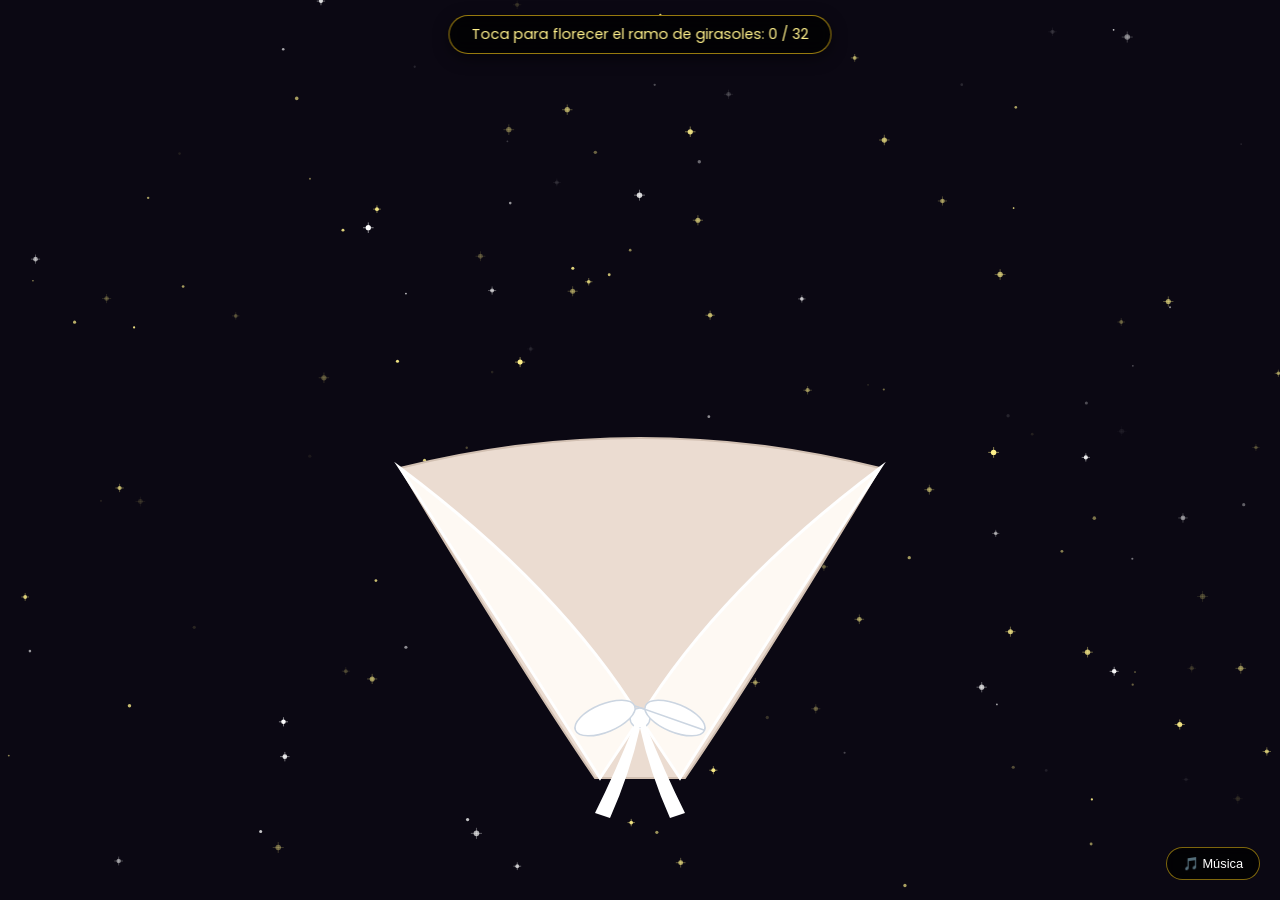
==== FOLDER/index.html @ 6ee43ede "add a flowers and music" ====
<!DOCTYPE html>
<html lang="es">
<head>
  <meta charset="UTF-8">
  <meta name="viewport" content="width=device-width, initial-scale=1.0">
  <title>Ramo de Girasoles - 21 de Septiembre</title>
  <link rel="preconnect" href="https://fonts.googleapis.com">
  <link rel="preconnect" href="https://fonts.gstatic.com" crossorigin>
  <link href="https://fonts.googleapis.com/css2?family=Caveat:wght@600&family=Poppins:wght@400;600&display=swap" rel="stylesheet">
  <style>
    * {
      box-sizing: border-box;
      margin: 0;
      padding: 0;
    }
    body, html {
      width: 100%;
      height: 100%;
      overflow: hidden;
      background-color: #0b0813;
      color: #ffffff;
      font-family: 'Poppins', sans-serif;
      user-select: none;
    }

    #sunset-background {
      position: absolute;
      top: 0;
      left: 0;
      width: 100%;
      height: 100%;
      background: radial-gradient(circle at 50% 35%, #fb923c 0%, #ea580c 40%, #7c3aed 80%, #1e1035 100%);
      z-index: 1;
      opacity: 0;
      transition: opacity 2.5s ease-in-out;
    }

    .sunset-visible {
      opacity: 1 !important;
    }

    canvas {
      position: absolute;
      top: 0;
      left: 0;
      width: 100%;
      height: 100%;
      z-index: 10;
      cursor: pointer;
    }

    #counter-ui {
      position: absolute;
      top: 15px;
      left: 50%;
      transform: translateX(-50%);
      background: rgba(0, 0, 0, 0.75);
      border: 1px solid rgba(250, 204, 21, 0.6);
      color: #fef08a;
      padding: 8px 22px;
      border-radius: 20px;
      backdrop-filter: blur(8px);
      z-index: 25;
      font-size: 0.9rem;
      transition: opacity 0.5s;
      text-align: center;
      box-shadow: 0 4px 15px rgba(0,0,0,0.5);
    }

    .ui-hidden {
      opacity: 0;
      pointer-events: none;
    }

    #poem-card {
      position: absolute;
      top: 15px;
      left: 50%;
      transform: translateX(-50%) scale(0.9);
      width: 90%;
      max-width: 420px;
      background: rgba(15, 10, 25, 0.88);
      border: 1px solid rgba(250, 204, 21, 0.5);
      color: #fef08a;
      padding: 14px 18px;
      border-radius: 18px;
      backdrop-filter: blur(12px);
      z-index: 35;
      text-align: center;
      box-shadow: 0 10px 30px rgba(0,0,0,0.8);
      opacity: 0;
      transition: all 1.5s ease;
      pointer-events: none;
    }

    .poem-visible {
      opacity: 1 !important;
      transform: translateX(-50%) scale(1) !important;
      pointer-events: auto !important;
    }

    #poem-card h2 {
      font-family: 'Caveat', cursive;
      font-size: 1.8rem;
      color: #facc15;
      margin-bottom: 4px;
    }

    .verse {
      font-size: 0.8rem;
      line-height: 1.35;
      margin-bottom: 5px;
      color: #f1f5f9;
    }

    .accent {
      color: #fef08a;
      font-weight: 600;
      margin-bottom: 0;
    }

    .audio-control {
      position: absolute;
      bottom: 20px;
      right: 20px;
      background: rgba(0, 0, 0, 0.75);
      border: 1px solid rgba(250, 204, 21, 0.5);
      color: #fff;
      padding: 8px 16px;
      border-radius: 20px;
      font-size: 0.8rem;
      cursor: pointer;
      z-index: 40;
      backdrop-filter: blur(5px);
      transition: all 0.3s;
    }
  </style>
</head>
<body>

  <div id="sunset-background"></div>

  <!-- 👇 REEMPLAZA tu_cancion.mp3 POR EL NOMBRE DE TU ARCHIVO DE MÚSICA -->
  <audio id="bgMusic" loop src="Raindance.mp3"></audio>

  <div id="counter-ui">
    Toca para florecer el ramo de girasoles: <span id="flower-count">0</span> / 32
  </div>

  <div id="poem-card">
    <h2>21 de Septiembre</h2>
    <p class="verse">Sembré en silencio la primera semilla,<br>con la ilusión viva de volverte a ver,<br>y de la tierra brotó una maravilla:<br>un mar dorado al amanecer.</p>
    <p class="verse">Girasoles que buscan siempre tu luz,<br>flores amarillas bailando al viento,<br>cubren el campo de norte a cruz<br>para abrazarte en este momento.</p>
    <p class="verse accent">Que el cielo se tiña de un cálido atardecer,<br>mientras este ramo florece para ti,<br>porque en cada pétalo que ves nacer,<br>resplandece la dicha de tenerte aquí.</p>
  </div>

  <button class="audio-control" id="audioBtn">🎵 Música</button>

  <canvas id="canvas"></canvas>

  <script>
    const canvas = document.getElementById('canvas');
    const ctx = canvas.getContext('2d');
    const counterUI = document.getElementById('counter-ui');
    const countSpan = document.getElementById('flower-count');
    const sunsetBG = document.getElementById('sunset-background');
    const poemCard = document.getElementById('poem-card');
    const audioBtn = document.getElementById('audioBtn');
    const bgMusic = document.getElementById('bgMusic');

    let width, height;
    let flowerCount = 0;
    const maxFlowers = 32;
    const flowers = [];
    const stars = [];
    let isPlaying = false;

    // Control de música
    audioBtn.addEventListener('click', (e) => {
      e.stopPropagation();
      if (isPlaying) {
        bgMusic.pause();
        audioBtn.textContent = 'Reproducir Músiquita';
      } else {
        bgMusic.play();
        audioBtn.textContent = 'pausar musiquita';
      }
      isPlaying = !isPlaying;
    });

    // Clase para las estrellas / luces brillantes de fondo
    class Star {
      constructor() {
        this.reset();
      }

      reset() {
        this.x = Math.random() * width;
        this.y = Math.random() * height;
        this.size = Math.random() * 2 + 0.8;
        this.alpha = Math.random() * 0.8 + 0.2;
        this.speed = Math.random() * 0.02 + 0.005;
        this.growing = Math.random() > 0.5;
        this.color = Math.random() > 0.3 ? '#fef08a' : '#ffffff';
      }

      update() {
        if (this.growing) {
          this.alpha += this.speed;
          if (this.alpha >= 1) {
            this.alpha = 1;
            this.growing = false;
          }
        } else {
          this.alpha -= this.speed;
          if (this.alpha <= 0.05) {
            this.reset();
          }
        }
      }

      draw() {
        ctx.save();
        ctx.globalAlpha = this.alpha;
        ctx.fillStyle = this.color;
        
        // Dibujo de pequeña luz con destello
        ctx.beginPath();
        ctx.arc(this.x, this.y, this.size, 0, Math.PI * 2);
        ctx.fill();

        // Cruz sutil de brillo para estrellas más grandes
        if (this.size > 1.8) {
          ctx.strokeStyle = this.color;
          ctx.lineWidth = 0.5;
          ctx.beginPath();
          ctx.moveTo(this.x - this.size * 2, this.y);
          ctx.lineTo(this.x + this.size * 2, this.y);
          ctx.moveTo(this.x, this.y - this.size * 2);
          ctx.lineTo(this.x, this.y + this.size * 2);
          ctx.stroke();
        }

        ctx.restore();
      }
    }

    function initStars() {
      stars.length = 0;
      const starCount = Math.floor((width * height) / 8000); // Cantidad proporcional a la pantalla
      for (let i = 0; i < starCount; i++) {
        stars.push(new Star());
      }
    }

    function resize() {
      width = canvas.width = window.innerWidth;
      height = canvas.height = window.innerHeight;
      initStars();
    }
    window.addEventListener('resize', resize);
    resize();

    class Sunflower {
      constructor(targetX, targetY) {
        this.targetX = targetX;
        this.targetY = targetY;
        this.startX = width / 2 + (Math.random() - 0.5) * 15;
        this.startY = height * 0.72;
        this.progress = 0;
        this.growthSpeed = 0.04;
        this.curveFactor = (targetX - width / 2) * 0.3;
        this.size = 38 + Math.random() * 8;
      }

      update() {
        if (this.progress < 1) {
          this.progress += this.growthSpeed;
          if (this.progress > 1) this.progress = 1;
        }
      }

      draw() {
        this.update();
        const currentX = this.startX + (this.targetX - this.startX) * this.progress;
        const currentY = this.startY - (this.startY - this.targetY) * this.progress;

        // Tallo
        ctx.beginPath();
        ctx.moveTo(this.startX, this.startY);
        const controlX = (this.startX + this.targetX) / 2 + Math.sin(this.progress * Math.PI) * (this.curveFactor * 0.5);
        const controlY = (this.startY + this.targetY) / 2 + 15;
        ctx.quadraticCurveTo(controlX, controlY, currentX, currentY);
        ctx.strokeStyle = '#2d5a1e';
        ctx.lineWidth = 4;
        ctx.stroke();

        // Flor
        const scale = this.progress;
        ctx.save();
        ctx.translate(currentX, currentY);
        ctx.scale(scale, scale);

        this.drawEucalyptus();

        const numPetals = 24;
        for (let layer = 0; layer < 2; layer++) {
          ctx.fillStyle = layer === 0 ? '#f59e0b' : '#facc15';
          for (let i = 0; i < numPetals; i++) {
            ctx.save();
            const angle = (i * 2 * Math.PI) / numPetals + (layer * Math.PI / numPetals);
            ctx.rotate(angle);
            
            ctx.beginPath();
            ctx.moveTo(0, 0);
            ctx.quadraticCurveTo(-this.size * 0.25, -this.size * 0.65, 0, -this.size);
            ctx.quadraticCurveTo(this.size * 0.25, -this.size * 0.65, 0, 0);
            ctx.fill();
            ctx.restore();
          }
        }

        ctx.beginPath();
        ctx.arc(0, 0, this.size * 0.38, 0, Math.PI * 2);
        ctx.fillStyle = '#291409';
        ctx.fill();

        ctx.beginPath();
        ctx.arc(0, 0, this.size * 0.30, 0, Math.PI * 2);
        ctx.fillStyle = '#180a04';
        ctx.fill();

        ctx.restore();
      }

      drawEucalyptus() {
        ctx.fillStyle = '#4d7c6f';
        for (let i = 0; i < 3; i++) {
          ctx.save();
          ctx.rotate((i * Math.PI * 2) / 3 + 0.4);
          ctx.beginPath();
          ctx.ellipse(0, -this.size * 0.95, 7, 13, 0, 0, Math.PI * 2);
          ctx.fill();
          ctx.restore();
        }
      }
    }

    function drawBouquet() {
      const cx = width / 2;
      const cy = height * 0.62;

      ctx.save();

      // 1. Papel Trasero
      ctx.fillStyle = '#ebdcd1';
      ctx.strokeStyle = '#d2c0b2';
      ctx.lineWidth = 2;

      ctx.beginPath();
      ctx.moveTo(cx - 240, cy - 90);
      ctx.quadraticCurveTo(cx, cy - 150, cx + 240, cy - 90);
      ctx.quadraticCurveTo(cx + 120, cy + 110, cx + 45, cy + 220);
      ctx.lineTo(cx - 45, cy + 220);
      ctx.quadraticCurveTo(cx - 120, cy + 110, cx - 240, cy - 90);
      ctx.closePath();
      ctx.fill();
      ctx.stroke();

      // 2. Flores
      flowers.forEach(f => f.draw());

      // 3. Papel Frontal
      ctx.fillStyle = 'rgba(255, 250, 245, 0.96)';
      ctx.strokeStyle = '#ffffff';
      ctx.lineWidth = 3;

      ctx.beginPath();
      ctx.moveTo(cx - 240, cy - 90);
      ctx.quadraticCurveTo(cx - 80, cy + 30, cx, cy + 160);
      ctx.lineTo(cx - 40, cy + 220);
      ctx.quadraticCurveTo(cx - 110, cy + 110, cx - 240, cy - 90);
      ctx.closePath();
      ctx.fill();
      ctx.stroke();

      ctx.beginPath();
      ctx.moveTo(cx + 240, cy - 90);
      ctx.quadraticCurveTo(cx + 80, cy + 30, cx, cy + 160);
      ctx.lineTo(cx + 40, cy + 220);
      ctx.quadraticCurveTo(cx + 110, cy + 110, cx + 240, cy - 90);
      ctx.closePath();
      ctx.fill();
      ctx.stroke();

      // 4. Lazo
      ctx.fillStyle = '#ffffff';
      ctx.strokeStyle = '#cbd5e1';
      ctx.lineWidth = 1.5;

      ctx.beginPath();
      ctx.arc(cx, cy + 160, 10, 0, Math.PI * 2);
      ctx.fill();
      ctx.stroke();

      ctx.beginPath();
      ctx.ellipse(cx - 35, cy + 160, 32, 14, -Math.PI / 8, 0, Math.PI * 2);
      ctx.ellipse(cx + 35, cy + 160, 32, 14, Math.PI / 8, 0, Math.PI * 2);
      ctx.fill();
      ctx.stroke();

      ctx.beginPath();
      ctx.moveTo(cx - 5, cy + 165);
      ctx.quadraticCurveTo(cx - 25, cy + 215, cx - 45, cy + 255);
      ctx.lineTo(cx - 30, cy + 260);
      ctx.quadraticCurveTo(cx - 10, cy + 215, cx, cy + 170);
      ctx.fill();

      ctx.beginPath();
      ctx.moveTo(cx + 5, cy + 165);
      ctx.quadraticCurveTo(cx + 25, cy + 215, cx + 45, cy + 255);
      ctx.lineTo(cx + 30, cy + 260);
      ctx.quadraticCurveTo(cx + 10, cy + 215, cx, cy + 170);
      ctx.fill();

      ctx.restore();
    }

    window.addEventListener('click', (e) => {
      if (e.target.closest('#audioBtn') || flowerCount >= maxFlowers) return;

      if (!isPlaying) {
        bgMusic.play().then(() => {
          isPlaying = true;
          audioBtn.textContent = 'pausar musiquita';
        }).catch(() => {});
      }

      const cx = width / 2;
      const cy = height * 0.52;
      const rx = Math.min(width * 0.28, 160);
      const ry = Math.min(height * 0.12, 85);

      const angle = (flowerCount / maxFlowers) * Math.PI * 2 + (Math.random() * 0.4 - 0.2);
      const dist = 0.15 + 0.85 * Math.sqrt(Math.random());
      const targetX = cx + Math.cos(angle) * (rx * dist);
      const targetY = cy + Math.sin(angle) * (ry * dist);

      flowers.push(new Sunflower(targetX, targetY));
      flowerCount++;
      countSpan.textContent = flowerCount;

      flowers.sort((a, b) => a.targetY - b.targetY);

      if (flowerCount >= maxFlowers) {
        counterUI.classList.add('ui-hidden');

        setTimeout(() => {
          sunsetBG.classList.add('sunset-visible');
          setTimeout(() => {
            poemCard.classList.add('poem-visible');
          }, 1000);
        }, 400);
      }
    });

    function animate() {
      ctx.clearRect(0, 0, width, height);

      // Dibujar y actualizar estrellas de fondo
      stars.forEach(star => {
        star.update();
        star.draw();
      });

      // Dibujar ramo y girasoles
      drawBouquet();

      requestAnimationFrame(animate);
    }

    animate();
  </script>
</body>
</html>
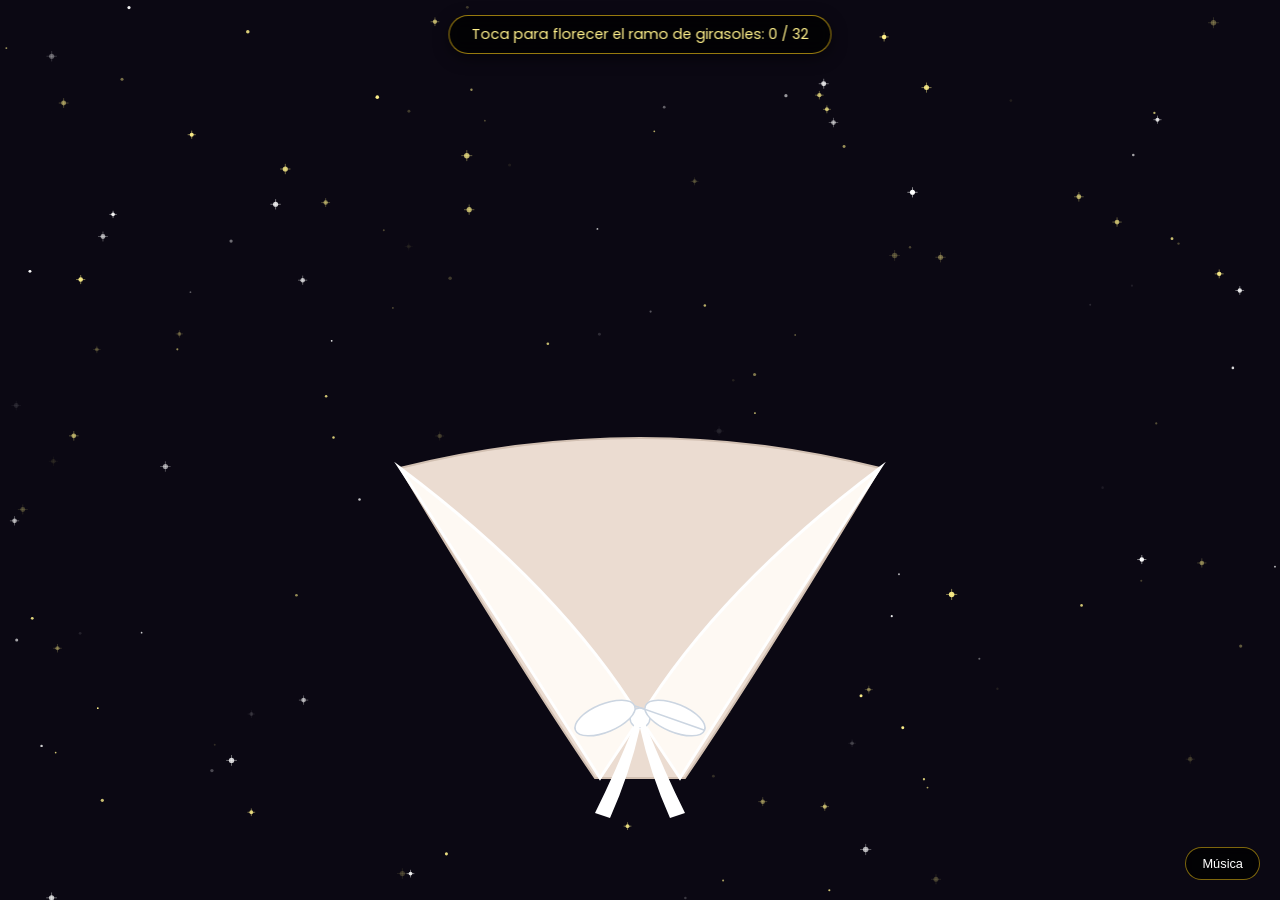
==== commit 27a21519: "confirms changes" ====
--- a/FOLDER/index.html
+++ b/FOLDER/index.html
@@ -140,7 +140,6 @@
 
   <div id="sunset-background"></div>
 
-  <!-- 👇 REEMPLAZA tu_cancion.mp3 POR EL NOMBRE DE TU ARCHIVO DE MÚSICA -->
   <audio id="bgMusic" loop src="Raindance.mp3"></audio>
 
   <div id="counter-ui">
@@ -154,7 +153,7 @@
     <p class="verse accent">Que el cielo se tiña de un cálido atardecer,<br>mientras este ramo florece para ti,<br>porque en cada pétalo que ves nacer,<br>resplandece la dicha de tenerte aquí.</p>
   </div>
 
-  <button class="audio-control" id="audioBtn">🎵 Música</button>
+  <button class="audio-control" id="audioBtn"> Música</button>
 
   <canvas id="canvas"></canvas>
 
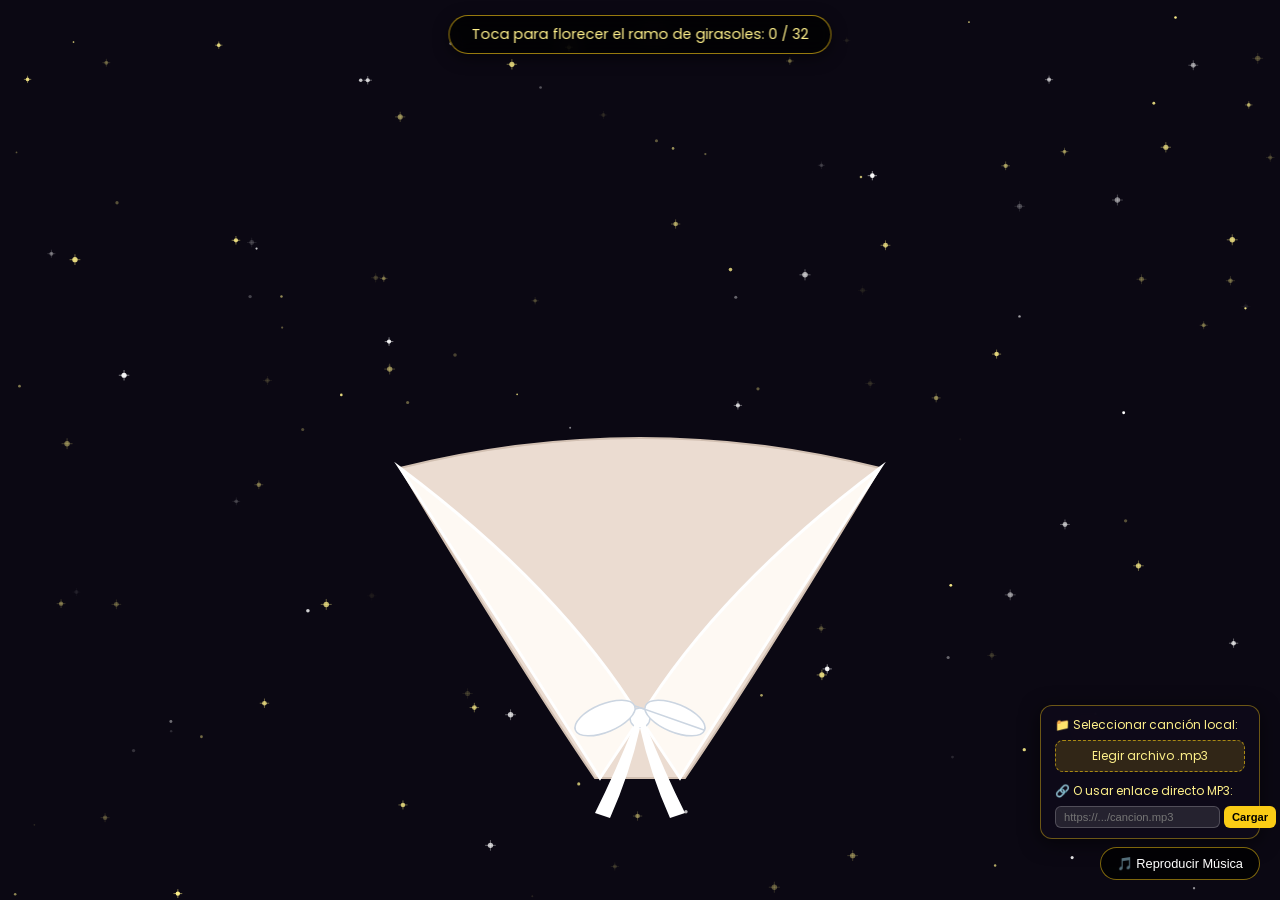
==== commit 4901ac26: "add a flowers and now code" ====
--- a/FOLDER/index.html
+++ b/FOLDER/index.html
@@ -119,10 +119,19 @@
       margin-bottom: 0;
     }
 
-    .audio-control {
+    /* Floating music player container */
+    .audio-container {
       position: absolute;
       bottom: 20px;
       right: 20px;
+      z-index: 40;
+      display: flex;
+      flex-direction: column;
+      align-items: flex-end;
+      gap: 8px;
+    }
+
+    .audio-control {
       background: rgba(0, 0, 0, 0.75);
       border: 1px solid rgba(250, 204, 21, 0.5);
       color: #fff;
@@ -130,9 +139,81 @@
       border-radius: 20px;
       font-size: 0.8rem;
       cursor: pointer;
-      z-index: 40;
       backdrop-filter: blur(5px);
       transition: all 0.3s;
+      outline: none;
+    }
+
+    .audio-control:hover {
+      background: rgba(250, 204, 21, 0.2);
+      border-color: #facc15;
+    }
+
+    .audio-options {
+      background: rgba(15, 10, 25, 0.92);
+      border: 1px solid rgba(250, 204, 21, 0.4);
+      padding: 10px 14px;
+      border-radius: 12px;
+      backdrop-filter: blur(10px);
+      display: flex;
+      flex-direction: column;
+      gap: 6px;
+      width: 220px;
+      box-shadow: 0 4px 20px rgba(0,0,0,0.6);
+      transition: all 0.3s ease;
+    }
+
+    .audio-options label {
+      font-size: 0.75rem;
+      color: #fef08a;
+      display: block;
+    }
+
+    .audio-options input[type="file"] {
+      display: none;
+    }
+
+    .file-upload-btn {
+      background: rgba(250, 204, 21, 0.15);
+      border: 1px dashed rgba(250, 204, 21, 0.6);
+      color: #fff;
+      padding: 6px 10px;
+      border-radius: 8px;
+      font-size: 0.75rem;
+      text-align: center;
+      cursor: pointer;
+      transition: background 0.2s;
+    }
+
+    .file-upload-btn:hover {
+      background: rgba(250, 204, 21, 0.3);
+    }
+
+    .url-input-container {
+      display: flex;
+      gap: 4px;
+    }
+
+    .url-input {
+      flex: 1;
+      background: rgba(255, 255, 255, 0.1);
+      border: 1px solid rgba(255, 255, 255, 0.2);
+      border-radius: 6px;
+      padding: 4px 8px;
+      color: #fff;
+      font-size: 0.7rem;
+      outline: none;
+    }
+
+    .url-btn {
+      background: #facc15;
+      color: #000;
+      border: none;
+      border-radius: 6px;
+      padding: 4px 8px;
+      font-size: 0.7rem;
+      font-weight: 600;
+      cursor: pointer;
     }
   </style>
 </head>
@@ -140,7 +221,10 @@
 
   <div id="sunset-background"></div>
 
-  <audio id="bgMusic" loop src="Raindance.mp3"></audio>
+  <!-- Audio elemento configurado con Raindance.mp3 -->
+  <audio id="bgMusic" loop preload="auto">
+    <source src="Raindance.mp3" type="audio/mpeg">
+  </audio>
 
   <div id="counter-ui">
     Toca para florecer el ramo de girasoles: <span id="flower-count">0</span> / 32
@@ -153,7 +237,20 @@
     <p class="verse accent">Que el cielo se tiña de un cálido atardecer,<br>mientras este ramo florece para ti,<br>porque en cada pétalo que ves nacer,<br>resplandece la dicha de tenerte aquí.</p>
   </div>
 
-  <button class="audio-control" id="audioBtn"> Música</button>
+  <div class="audio-container" id="audioContainer">
+    <div class="audio-options" id="audioOptions">
+      <label>📁 Seleccionar canción local:</label>
+      <label for="musicFileInput" class="file-upload-btn" id="fileLabel">Elegir archivo .mp3</label>
+      <input type="file" id="musicFileInput" accept="audio/*">
+
+      <label style="margin-top: 4px;">🔗 O usar enlace directo MP3:</label>
+      <div class="url-input-container">
+        <input type="text" id="musicUrlInput" class="url-input" placeholder="https://.../cancion.mp3">
+        <button class="url-btn" id="loadUrlBtn">Cargar</button>
+      </div>
+    </div>
+    <button class="audio-control" id="audioBtn">🎵 Reproducir Música</button>
+  </div>
 
   <canvas id="canvas"></canvas>
 
@@ -166,6 +263,11 @@
     const poemCard = document.getElementById('poem-card');
     const audioBtn = document.getElementById('audioBtn');
     const bgMusic = document.getElementById('bgMusic');
+    const musicFileInput = document.getElementById('musicFileInput');
+    const fileLabel = document.getElementById('fileLabel');
+    const musicUrlInput = document.getElementById('musicUrlInput');
+    const loadUrlBtn = document.getElementById('loadUrlBtn');
+    const audioContainer = document.getElementById('audioContainer');
 
     let width, height;
     let flowerCount = 0;
@@ -174,20 +276,60 @@
     const stars = [];
     let isPlaying = false;
 
-    // Control de música
+    // Función auxiliar para iniciar la música de forma segura
+    function startAudio() {
+      if (!isPlaying) {
+        bgMusic.play().then(() => {
+          isPlaying = true;
+          audioBtn.textContent = 'Pausar Música';
+        }).catch((err) => {
+          console.warn("Autoplay restringido por el navegador o archivo no encontrado:", err);
+        });
+      }
+    }
+
+    // Botón de encendido / apagado manual
     audioBtn.addEventListener('click', (e) => {
       e.stopPropagation();
       if (isPlaying) {
         bgMusic.pause();
-        audioBtn.textContent = 'Reproducir Músiquita';
+        isPlaying = false;
+        audioBtn.textContent = 'Reproducir Música';
       } else {
-        bgMusic.play();
-        audioBtn.textContent = 'pausar musiquita';
-      }
-      isPlaying = !isPlaying;
+        startAudio();
+      }
     });
 
-    // Clase para las estrellas / luces brillantes de fondo
+    // Cargar archivo MP3 local desde el explorador de archivos
+    musicFileInput.addEventListener('change', (e) => {
+      e.stopPropagation();
+      const file = e.target.files[0];
+      if (file) {
+        const fileURL = URL.createObjectURL(file);
+        bgMusic.src = fileURL;
+        fileLabel.textContent = "✓ " + file.name.substring(0, 18) + "...";
+        isPlaying = false;
+        startAudio();
+      }
+    });
+
+    // Cargar MP3 desde URL externa
+    loadUrlBtn.addEventListener('click', (e) => {
+      e.stopPropagation();
+      const url = musicUrlInput.value.trim();
+      if (url) {
+        bgMusic.src = url;
+        isPlaying = false;
+        startAudio();
+      }
+    });
+
+    // Evitar interacciones accidentales dentro del panel de controles de audio
+    audioContainer.addEventListener('click', (e) => {
+      e.stopPropagation();
+    });
+
+    // Fondo estelar animado
     class Star {
       constructor() {
         this.reset();
@@ -223,12 +365,10 @@
         ctx.globalAlpha = this.alpha;
         ctx.fillStyle = this.color;
         
-        // Dibujo de pequeña luz con destello
         ctx.beginPath();
         ctx.arc(this.x, this.y, this.size, 0, Math.PI * 2);
         ctx.fill();
 
-        // Cruz sutil de brillo para estrellas más grandes
         if (this.size > 1.8) {
           ctx.strokeStyle = this.color;
           ctx.lineWidth = 0.5;
@@ -246,7 +386,7 @@
 
     function initStars() {
       stars.length = 0;
-      const starCount = Math.floor((width * height) / 8000); // Cantidad proporcional a la pantalla
+      const starCount = Math.floor((width * height) / 8000);
       for (let i = 0; i < starCount; i++) {
         stars.push(new Star());
       }
@@ -425,15 +565,12 @@
       ctx.restore();
     }
 
+    // Interacción al hacer clic en la pantalla
     window.addEventListener('click', (e) => {
-      if (e.target.closest('#audioBtn') || flowerCount >= maxFlowers) return;
-
-      if (!isPlaying) {
-        bgMusic.play().then(() => {
-          isPlaying = true;
-          audioBtn.textContent = 'pausar musiquita';
-        }).catch(() => {});
-      }
+      if (e.target.closest('#audioContainer') || flowerCount >= maxFlowers) return;
+
+      // Inicia el audio de manera automática en el primer clic de la pantalla
+      startAudio();
 
       const cx = width / 2;
       const cy = height * 0.52;
@@ -466,13 +603,11 @@
     function animate() {
       ctx.clearRect(0, 0, width, height);
 
-      // Dibujar y actualizar estrellas de fondo
       stars.forEach(star => {
         star.update();
         star.draw();
       });
 
-      // Dibujar ramo y girasoles
       drawBouquet();
 
       requestAnimationFrame(animate);
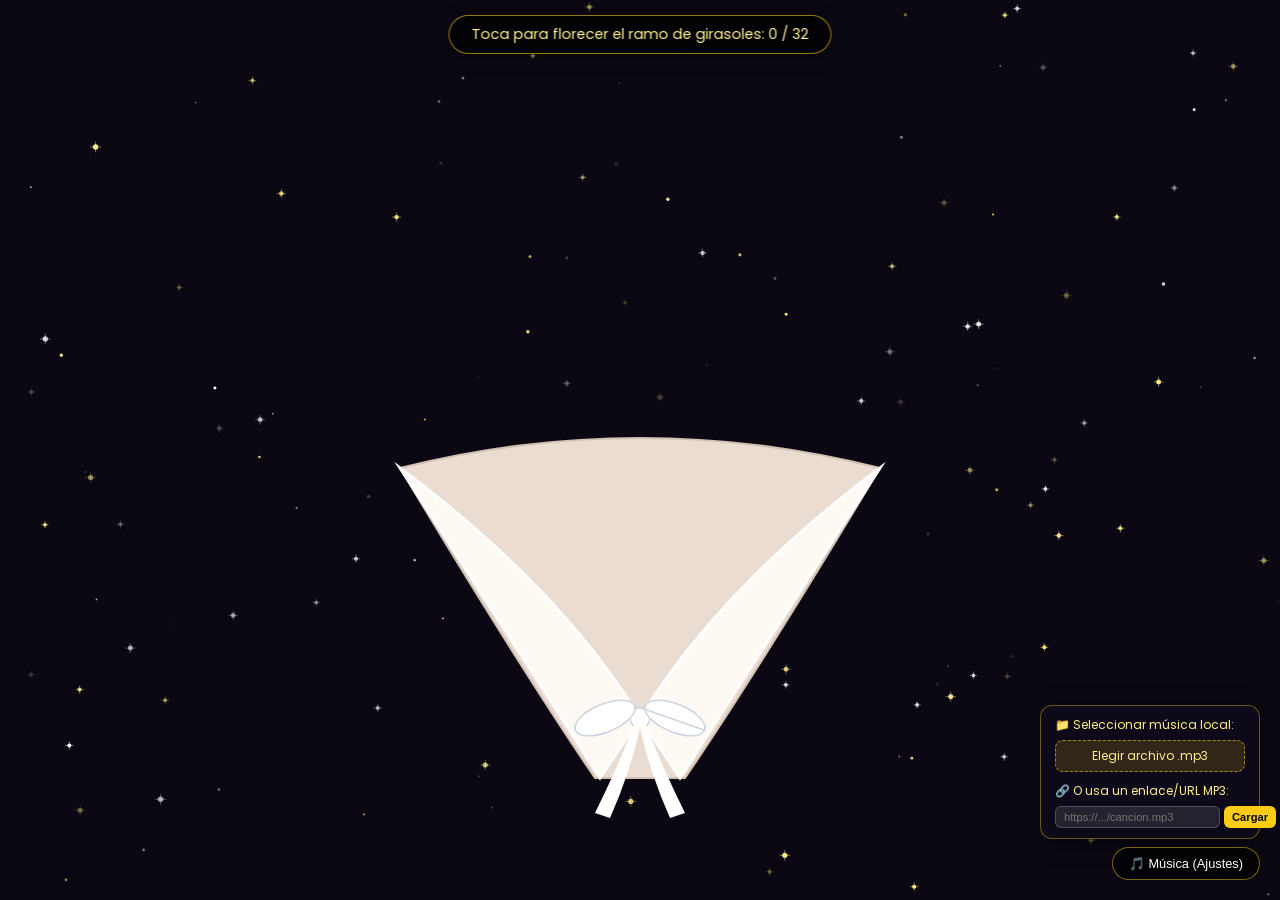
==== commit 3c2c399c: "add flowers" ====
--- a/FOLDER/index.html
+++ b/FOLDER/index.html
@@ -221,10 +221,8 @@
 
   <div id="sunset-background"></div>
 
-  <!-- Audio elemento configurado con Raindance.mp3 -->
-  <audio id="bgMusic" loop preload="auto">
-    <source src="Raindance.mp3" type="audio/mpeg">
-  </audio>
+  <!-- MODIFICACIÓN: Se añade preload="auto" para facilitar la carga previa del archivo -->
+  <audio id="bgMusic" loop src="Raindance.mp3" preload="auto"></audio>
 
   <div id="counter-ui">
     Toca para florecer el ramo de girasoles: <span id="flower-count">0</span> / 32
@@ -239,17 +237,17 @@
 
   <div class="audio-container" id="audioContainer">
     <div class="audio-options" id="audioOptions">
-      <label>📁 Seleccionar canción local:</label>
+      <label>📁 Seleccionar música local:</label>
       <label for="musicFileInput" class="file-upload-btn" id="fileLabel">Elegir archivo .mp3</label>
       <input type="file" id="musicFileInput" accept="audio/*">
 
-      <label style="margin-top: 4px;">🔗 O usar enlace directo MP3:</label>
+      <label style="margin-top: 4px;">🔗 O usa un enlace/URL MP3:</label>
       <div class="url-input-container">
         <input type="text" id="musicUrlInput" class="url-input" placeholder="https://.../cancion.mp3">
         <button class="url-btn" id="loadUrlBtn">Cargar</button>
       </div>
     </div>
-    <button class="audio-control" id="audioBtn">🎵 Reproducir Música</button>
+    <button class="audio-control" id="audioBtn">🎵 Música (Ajustes)</button>
   </div>
 
   <canvas id="canvas"></canvas>
@@ -276,31 +274,31 @@
     const stars = [];
     let isPlaying = false;
 
-    // Función auxiliar para iniciar la música de forma segura
-    function startAudio() {
+    // MODIFICACIÓN DE MÚSICA: Función centralizada para reproducir sin fallos por autoplay
+    function playAudioSafe() {
       if (!isPlaying) {
         bgMusic.play().then(() => {
           isPlaying = true;
-          audioBtn.textContent = 'Pausar Música';
-        }).catch((err) => {
-          console.warn("Autoplay restringido por el navegador o archivo no encontrado:", err);
+          audioBtn.textContent = '⏸ Pausar Música';
+        }).catch(err => {
+          console.warn("Autoplay o archivo bloqueado:", err);
         });
       }
     }
 
-    // Botón de encendido / apagado manual
+    // Control de reproductor de música
     audioBtn.addEventListener('click', (e) => {
       e.stopPropagation();
       if (isPlaying) {
         bgMusic.pause();
         isPlaying = false;
-        audioBtn.textContent = 'Reproducir Música';
+        audioBtn.textContent = '🎵 Reproducir Música';
       } else {
-        startAudio();
+        playAudioSafe();
       }
     });
 
-    // Cargar archivo MP3 local desde el explorador de archivos
+    // Cargar archivo MP3 desde la computadora/celular directamente
     musicFileInput.addEventListener('change', (e) => {
       e.stopPropagation();
       const file = e.target.files[0];
@@ -309,27 +307,27 @@
         bgMusic.src = fileURL;
         fileLabel.textContent = "✓ " + file.name.substring(0, 18) + "...";
         isPlaying = false;
-        startAudio();
+        playAudioSafe();
       }
     });
 
-    // Cargar MP3 desde URL externa
+    // Cargar audio desde URL
     loadUrlBtn.addEventListener('click', (e) => {
       e.stopPropagation();
       const url = musicUrlInput.value.trim();
       if (url) {
         bgMusic.src = url;
         isPlaying = false;
-        startAudio();
+        playAudioSafe();
       }
     });
 
-    // Evitar interacciones accidentales dentro del panel de controles de audio
+    // Evitar que al hacer clic dentro de las opciones de audio se creen flores
     audioContainer.addEventListener('click', (e) => {
       e.stopPropagation();
     });
 
-    // Fondo estelar animado
+    // Clase para las estrellas / luces brillantes de fondo
     class Star {
       constructor() {
         this.reset();
@@ -565,12 +563,11 @@
       ctx.restore();
     }
 
-    // Interacción al hacer clic en la pantalla
     window.addEventListener('click', (e) => {
       if (e.target.closest('#audioContainer') || flowerCount >= maxFlowers) return;
 
-      // Inicia el audio de manera automática en el primer clic de la pantalla
-      startAudio();
+      // MODIFICACIÓN DE MÚSICA: Inicia la canción automáticamente con el primer clic en la pantalla
+      playAudioSafe();
 
       const cx = width / 2;
       const cy = height * 0.52;
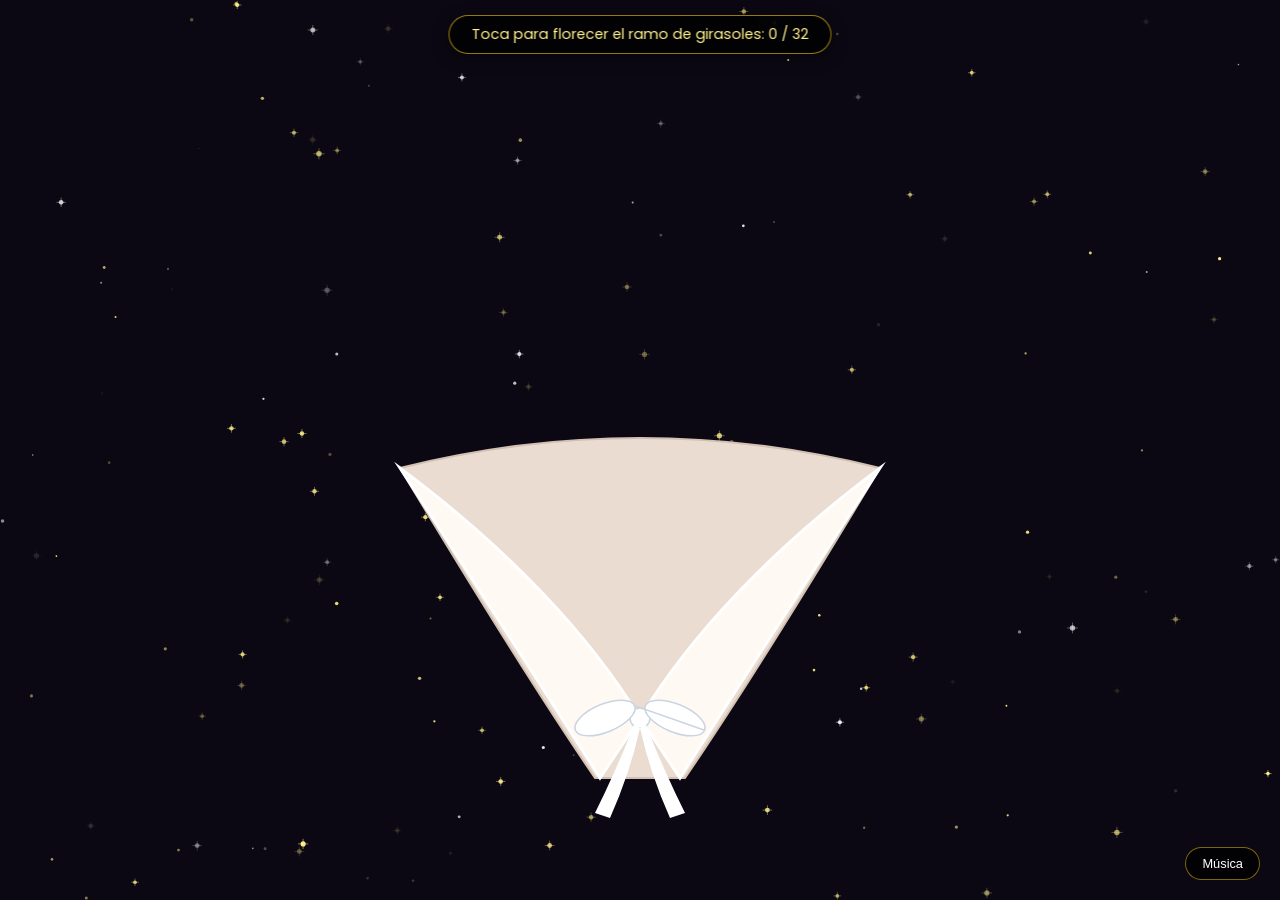
==== commit 0a15e44b: "add" ====
--- a/FOLDER/index.html
+++ b/FOLDER/index.html
@@ -1,616 +1,968 @@
 <!DOCTYPE html>
+
 <html lang="es">
+
 <head>
+
   <meta charset="UTF-8">
+
   <meta name="viewport" content="width=device-width, initial-scale=1.0">
+
   <title>Ramo de Girasoles - 21 de Septiembre</title>
+
   <link rel="preconnect" href="https://fonts.googleapis.com">
+
   <link rel="preconnect" href="https://fonts.gstatic.com" crossorigin>
+
   <link href="https://fonts.googleapis.com/css2?family=Caveat:wght@600&family=Poppins:wght@400;600&display=swap" rel="stylesheet">
+
   <style>
+
     * {
+
       box-sizing: border-box;
+
       margin: 0;
+
       padding: 0;
-    }
+
+    }
+
     body, html {
+
       width: 100%;
+
       height: 100%;
+
       overflow: hidden;
+
       background-color: #0b0813;
+
       color: #ffffff;
+
       font-family: 'Poppins', sans-serif;
+
       user-select: none;
-    }
+
+    }
+
+
 
     #sunset-background {
+
       position: absolute;
+
       top: 0;
+
       left: 0;
+
       width: 100%;
+
       height: 100%;
+
       background: radial-gradient(circle at 50% 35%, #fb923c 0%, #ea580c 40%, #7c3aed 80%, #1e1035 100%);
+
       z-index: 1;
+
       opacity: 0;
+
       transition: opacity 2.5s ease-in-out;
-    }
+
+    }
+
+
 
     .sunset-visible {
+
       opacity: 1 !important;
-    }
+
+    }
+
+
 
     canvas {
+
       position: absolute;
+
       top: 0;
+
       left: 0;
+
       width: 100%;
+
       height: 100%;
+
       z-index: 10;
+
       cursor: pointer;
-    }
+
+    }
+
+
 
     #counter-ui {
+
       position: absolute;
+
       top: 15px;
+
       left: 50%;
+
       transform: translateX(-50%);
+
       background: rgba(0, 0, 0, 0.75);
+
       border: 1px solid rgba(250, 204, 21, 0.6);
+
       color: #fef08a;
+
       padding: 8px 22px;
+
       border-radius: 20px;
+
       backdrop-filter: blur(8px);
+
       z-index: 25;
+
       font-size: 0.9rem;
+
       transition: opacity 0.5s;
+
       text-align: center;
+
       box-shadow: 0 4px 15px rgba(0,0,0,0.5);
-    }
+
+    }
+
+
 
     .ui-hidden {
+
       opacity: 0;
+
       pointer-events: none;
-    }
+
+    }
+
+
 
     #poem-card {
+
       position: absolute;
+
       top: 15px;
+
       left: 50%;
+
       transform: translateX(-50%) scale(0.9);
+
       width: 90%;
+
       max-width: 420px;
+
       background: rgba(15, 10, 25, 0.88);
+
       border: 1px solid rgba(250, 204, 21, 0.5);
+
       color: #fef08a;
+
       padding: 14px 18px;
+
       border-radius: 18px;
+
       backdrop-filter: blur(12px);
+
       z-index: 35;
+
       text-align: center;
+
       box-shadow: 0 10px 30px rgba(0,0,0,0.8);
+
       opacity: 0;
+
       transition: all 1.5s ease;
+
       pointer-events: none;
-    }
+
+    }
+
+
 
     .poem-visible {
+
       opacity: 1 !important;
+
       transform: translateX(-50%) scale(1) !important;
+
       pointer-events: auto !important;
-    }
+
+    }
+
+
 
     #poem-card h2 {
+
       font-family: 'Caveat', cursive;
+
       font-size: 1.8rem;
+
       color: #facc15;
+
       margin-bottom: 4px;
-    }
+
+    }
+
+
 
     .verse {
+
       font-size: 0.8rem;
+
       line-height: 1.35;
+
       margin-bottom: 5px;
+
       color: #f1f5f9;
-    }
+
+    }
+
+
 
     .accent {
+
       color: #fef08a;
+
       font-weight: 600;
+
       margin-bottom: 0;
-    }
-
-    /* Floating music player container */
-    .audio-container {
+
+    }
+
+
+
+    .audio-control {
+
       position: absolute;
+
       bottom: 20px;
+
       right: 20px;
+
+      background: rgba(0, 0, 0, 0.75);
+
+      border: 1px solid rgba(250, 204, 21, 0.5);
+
+      color: #fff;
+
+      padding: 8px 16px;
+
+      border-radius: 20px;
+
+      font-size: 0.8rem;
+
+      cursor: pointer;
+
       z-index: 40;
-      display: flex;
-      flex-direction: column;
-      align-items: flex-end;
-      gap: 8px;
-    }
-
-    .audio-control {
-      background: rgba(0, 0, 0, 0.75);
-      border: 1px solid rgba(250, 204, 21, 0.5);
-      color: #fff;
-      padding: 8px 16px;
-      border-radius: 20px;
-      font-size: 0.8rem;
-      cursor: pointer;
+
       backdrop-filter: blur(5px);
+
       transition: all 0.3s;
-      outline: none;
-    }
-
-    .audio-control:hover {
-      background: rgba(250, 204, 21, 0.2);
-      border-color: #facc15;
-    }
-
-    .audio-options {
-      background: rgba(15, 10, 25, 0.92);
-      border: 1px solid rgba(250, 204, 21, 0.4);
-      padding: 10px 14px;
-      border-radius: 12px;
-      backdrop-filter: blur(10px);
-      display: flex;
-      flex-direction: column;
-      gap: 6px;
-      width: 220px;
-      box-shadow: 0 4px 20px rgba(0,0,0,0.6);
-      transition: all 0.3s ease;
-    }
-
-    .audio-options label {
-      font-size: 0.75rem;
-      color: #fef08a;
-      display: block;
-    }
-
-    .audio-options input[type="file"] {
-      display: none;
-    }
-
-    .file-upload-btn {
-      background: rgba(250, 204, 21, 0.15);
-      border: 1px dashed rgba(250, 204, 21, 0.6);
-      color: #fff;
-      padding: 6px 10px;
-      border-radius: 8px;
-      font-size: 0.75rem;
-      text-align: center;
-      cursor: pointer;
-      transition: background 0.2s;
-    }
-
-    .file-upload-btn:hover {
-      background: rgba(250, 204, 21, 0.3);
-    }
-
-    .url-input-container {
-      display: flex;
-      gap: 4px;
-    }
-
-    .url-input {
-      flex: 1;
-      background: rgba(255, 255, 255, 0.1);
-      border: 1px solid rgba(255, 255, 255, 0.2);
-      border-radius: 6px;
-      padding: 4px 8px;
-      color: #fff;
-      font-size: 0.7rem;
-      outline: none;
-    }
-
-    .url-btn {
-      background: #facc15;
-      color: #000;
-      border: none;
-      border-radius: 6px;
-      padding: 4px 8px;
-      font-size: 0.7rem;
-      font-weight: 600;
-      cursor: pointer;
-    }
+
+    }
+
   </style>
+
 </head>
+
 <body>
 
+
+
   <div id="sunset-background"></div>
 
-  <!-- MODIFICACIÓN: Se añade preload="auto" para facilitar la carga previa del archivo -->
-  <audio id="bgMusic" loop src="Raindance.mp3" preload="auto"></audio>
+
+
+  <audio id="bgMusic" loop src="Raindance.mp3"></audio>
+
+
 
   <div id="counter-ui">
+
     Toca para florecer el ramo de girasoles: <span id="flower-count">0</span> / 32
+
   </div>
 
+
+
   <div id="poem-card">
+
     <h2>21 de Septiembre</h2>
+
     <p class="verse">Sembré en silencio la primera semilla,<br>con la ilusión viva de volverte a ver,<br>y de la tierra brotó una maravilla:<br>un mar dorado al amanecer.</p>
+
     <p class="verse">Girasoles que buscan siempre tu luz,<br>flores amarillas bailando al viento,<br>cubren el campo de norte a cruz<br>para abrazarte en este momento.</p>
+
     <p class="verse accent">Que el cielo se tiña de un cálido atardecer,<br>mientras este ramo florece para ti,<br>porque en cada pétalo que ves nacer,<br>resplandece la dicha de tenerte aquí.</p>
+
   </div>
 
-  <div class="audio-container" id="audioContainer">
-    <div class="audio-options" id="audioOptions">
-      <label>📁 Seleccionar música local:</label>
-      <label for="musicFileInput" class="file-upload-btn" id="fileLabel">Elegir archivo .mp3</label>
-      <input type="file" id="musicFileInput" accept="audio/*">
-
-      <label style="margin-top: 4px;">🔗 O usa un enlace/URL MP3:</label>
-      <div class="url-input-container">
-        <input type="text" id="musicUrlInput" class="url-input" placeholder="https://.../cancion.mp3">
-        <button class="url-btn" id="loadUrlBtn">Cargar</button>
-      </div>
-    </div>
-    <button class="audio-control" id="audioBtn">🎵 Música (Ajustes)</button>
-  </div>
+
+
+  <button class="audio-control" id="audioBtn"> Música</button>
+
+
 
   <canvas id="canvas"></canvas>
 
+
+
   <script>
+
     const canvas = document.getElementById('canvas');
+
     const ctx = canvas.getContext('2d');
+
     const counterUI = document.getElementById('counter-ui');
+
     const countSpan = document.getElementById('flower-count');
+
     const sunsetBG = document.getElementById('sunset-background');
+
     const poemCard = document.getElementById('poem-card');
+
     const audioBtn = document.getElementById('audioBtn');
+
     const bgMusic = document.getElementById('bgMusic');
-    const musicFileInput = document.getElementById('musicFileInput');
-    const fileLabel = document.getElementById('fileLabel');
-    const musicUrlInput = document.getElementById('musicUrlInput');
-    const loadUrlBtn = document.getElementById('loadUrlBtn');
-    const audioContainer = document.getElementById('audioContainer');
+
+
 
     let width, height;
+
     let flowerCount = 0;
+
     const maxFlowers = 32;
+
     const flowers = [];
+
     const stars = [];
+
     let isPlaying = false;
 
-    // MODIFICACIÓN DE MÚSICA: Función centralizada para reproducir sin fallos por autoplay
-    function playAudioSafe() {
+
+
+    // Control de música
+
+    audioBtn.addEventListener('click', (e) => {
+
+      e.stopPropagation();
+
+      if (isPlaying) {
+
+        bgMusic.pause();
+
+        audioBtn.textContent = 'Reproducir Músiquita';
+
+      } else {
+
+        bgMusic.play();
+
+        audioBtn.textContent = 'pausar musiquita';
+
+      }
+
+      isPlaying = !isPlaying;
+
+    });
+
+
+
+    // Clase para las estrellas / luces brillantes de fondo
+
+    class Star {
+
+      constructor() {
+
+        this.reset();
+
+      }
+
+
+
+      reset() {
+
+        this.x = Math.random() * width;
+
+        this.y = Math.random() * height;
+
+        this.size = Math.random() * 2 + 0.8;
+
+        this.alpha = Math.random() * 0.8 + 0.2;
+
+        this.speed = Math.random() * 0.02 + 0.005;
+
+        this.growing = Math.random() > 0.5;
+
+        this.color = Math.random() > 0.3 ? '#fef08a' : '#ffffff';
+
+      }
+
+
+
+      update() {
+
+        if (this.growing) {
+
+          this.alpha += this.speed;
+
+          if (this.alpha >= 1) {
+
+            this.alpha = 1;
+
+            this.growing = false;
+
+          }
+
+        } else {
+
+          this.alpha -= this.speed;
+
+          if (this.alpha <= 0.05) {
+
+            this.reset();
+
+          }
+
+        }
+
+      }
+
+
+
+      draw() {
+
+        ctx.save();
+
+        ctx.globalAlpha = this.alpha;
+
+        ctx.fillStyle = this.color;
+
+       
+
+        // Dibujo de pequeña luz con destello
+
+        ctx.beginPath();
+
+        ctx.arc(this.x, this.y, this.size, 0, Math.PI * 2);
+
+        ctx.fill();
+
+
+
+        // Cruz sutil de brillo para estrellas más grandes
+
+        if (this.size > 1.8) {
+
+          ctx.strokeStyle = this.color;
+
+          ctx.lineWidth = 0.5;
+
+          ctx.beginPath();
+
+          ctx.moveTo(this.x - this.size * 2, this.y);
+
+          ctx.lineTo(this.x + this.size * 2, this.y);
+
+          ctx.moveTo(this.x, this.y - this.size * 2);
+
+          ctx.lineTo(this.x, this.y + this.size * 2);
+
+          ctx.stroke();
+
+        }
+
+
+
+        ctx.restore();
+
+      }
+
+    }
+
+
+
+    function initStars() {
+
+      stars.length = 0;
+
+      const starCount = Math.floor((width * height) / 8000); // Cantidad proporcional a la pantalla
+
+      for (let i = 0; i < starCount; i++) {
+
+        stars.push(new Star());
+
+      }
+
+    }
+
+
+
+    function resize() {
+
+      width = canvas.width = window.innerWidth;
+
+      height = canvas.height = window.innerHeight;
+
+      initStars();
+
+    }
+
+    window.addEventListener('resize', resize);
+
+    resize();
+
+
+
+    class Sunflower {
+
+      constructor(targetX, targetY) {
+
+        this.targetX = targetX;
+
+        this.targetY = targetY;
+
+        this.startX = width / 2 + (Math.random() - 0.5) * 15;
+
+        this.startY = height * 0.72;
+
+        this.progress = 0;
+
+        this.growthSpeed = 0.04;
+
+        this.curveFactor = (targetX - width / 2) * 0.3;
+
+        this.size = 38 + Math.random() * 8;
+
+      }
+
+
+
+      update() {
+
+        if (this.progress < 1) {
+
+          this.progress += this.growthSpeed;
+
+          if (this.progress > 1) this.progress = 1;
+
+        }
+
+      }
+
+
+
+      draw() {
+
+        this.update();
+
+        const currentX = this.startX + (this.targetX - this.startX) * this.progress;
+
+        const currentY = this.startY - (this.startY - this.targetY) * this.progress;
+
+
+
+        // Tallo
+
+        ctx.beginPath();
+
+        ctx.moveTo(this.startX, this.startY);
+
+        const controlX = (this.startX + this.targetX) / 2 + Math.sin(this.progress * Math.PI) * (this.curveFactor * 0.5);
+
+        const controlY = (this.startY + this.targetY) / 2 + 15;
+
+        ctx.quadraticCurveTo(controlX, controlY, currentX, currentY);
+
+        ctx.strokeStyle = '#2d5a1e';
+
+        ctx.lineWidth = 4;
+
+        ctx.stroke();
+
+
+
+        // Flor
+
+        const scale = this.progress;
+
+        ctx.save();
+
+        ctx.translate(currentX, currentY);
+
+        ctx.scale(scale, scale);
+
+
+
+        this.drawEucalyptus();
+
+
+
+        const numPetals = 24;
+
+        for (let layer = 0; layer < 2; layer++) {
+
+          ctx.fillStyle = layer === 0 ? '#f59e0b' : '#facc15';
+
+          for (let i = 0; i < numPetals; i++) {
+
+            ctx.save();
+
+            const angle = (i * 2 * Math.PI) / numPetals + (layer * Math.PI / numPetals);
+
+            ctx.rotate(angle);
+
+           
+
+            ctx.beginPath();
+
+            ctx.moveTo(0, 0);
+
+            ctx.quadraticCurveTo(-this.size * 0.25, -this.size * 0.65, 0, -this.size);
+
+            ctx.quadraticCurveTo(this.size * 0.25, -this.size * 0.65, 0, 0);
+
+            ctx.fill();
+
+            ctx.restore();
+
+          }
+
+        }
+
+
+
+        ctx.beginPath();
+
+        ctx.arc(0, 0, this.size * 0.38, 0, Math.PI * 2);
+
+        ctx.fillStyle = '#291409';
+
+        ctx.fill();
+
+
+
+        ctx.beginPath();
+
+        ctx.arc(0, 0, this.size * 0.30, 0, Math.PI * 2);
+
+        ctx.fillStyle = '#180a04';
+
+        ctx.fill();
+
+
+
+        ctx.restore();
+
+      }
+
+
+
+      drawEucalyptus() {
+
+        ctx.fillStyle = '#4d7c6f';
+
+        for (let i = 0; i < 3; i++) {
+
+          ctx.save();
+
+          ctx.rotate((i * Math.PI * 2) / 3 + 0.4);
+
+          ctx.beginPath();
+
+          ctx.ellipse(0, -this.size * 0.95, 7, 13, 0, 0, Math.PI * 2);
+
+          ctx.fill();
+
+          ctx.restore();
+
+        }
+
+      }
+
+    }
+
+
+
+    function drawBouquet() {
+
+      const cx = width / 2;
+
+      const cy = height * 0.62;
+
+
+
+      ctx.save();
+
+
+
+      // 1. Papel Trasero
+
+      ctx.fillStyle = '#ebdcd1';
+
+      ctx.strokeStyle = '#d2c0b2';
+
+      ctx.lineWidth = 2;
+
+
+
+      ctx.beginPath();
+
+      ctx.moveTo(cx - 240, cy - 90);
+
+      ctx.quadraticCurveTo(cx, cy - 150, cx + 240, cy - 90);
+
+      ctx.quadraticCurveTo(cx + 120, cy + 110, cx + 45, cy + 220);
+
+      ctx.lineTo(cx - 45, cy + 220);
+
+      ctx.quadraticCurveTo(cx - 120, cy + 110, cx - 240, cy - 90);
+
+      ctx.closePath();
+
+      ctx.fill();
+
+      ctx.stroke();
+
+
+
+      // 2. Flores
+
+      flowers.forEach(f => f.draw());
+
+
+
+      // 3. Papel Frontal
+
+      ctx.fillStyle = 'rgba(255, 250, 245, 0.96)';
+
+      ctx.strokeStyle = '#ffffff';
+
+      ctx.lineWidth = 3;
+
+
+
+      ctx.beginPath();
+
+      ctx.moveTo(cx - 240, cy - 90);
+
+      ctx.quadraticCurveTo(cx - 80, cy + 30, cx, cy + 160);
+
+      ctx.lineTo(cx - 40, cy + 220);
+
+      ctx.quadraticCurveTo(cx - 110, cy + 110, cx - 240, cy - 90);
+
+      ctx.closePath();
+
+      ctx.fill();
+
+      ctx.stroke();
+
+
+
+      ctx.beginPath();
+
+      ctx.moveTo(cx + 240, cy - 90);
+
+      ctx.quadraticCurveTo(cx + 80, cy + 30, cx, cy + 160);
+
+      ctx.lineTo(cx + 40, cy + 220);
+
+      ctx.quadraticCurveTo(cx + 110, cy + 110, cx + 240, cy - 90);
+
+      ctx.closePath();
+
+      ctx.fill();
+
+      ctx.stroke();
+
+
+
+      // 4. Lazo
+
+      ctx.fillStyle = '#ffffff';
+
+      ctx.strokeStyle = '#cbd5e1';
+
+      ctx.lineWidth = 1.5;
+
+
+
+      ctx.beginPath();
+
+      ctx.arc(cx, cy + 160, 10, 0, Math.PI * 2);
+
+      ctx.fill();
+
+      ctx.stroke();
+
+
+
+      ctx.beginPath();
+
+      ctx.ellipse(cx - 35, cy + 160, 32, 14, -Math.PI / 8, 0, Math.PI * 2);
+
+      ctx.ellipse(cx + 35, cy + 160, 32, 14, Math.PI / 8, 0, Math.PI * 2);
+
+      ctx.fill();
+
+      ctx.stroke();
+
+
+
+      ctx.beginPath();
+
+      ctx.moveTo(cx - 5, cy + 165);
+
+      ctx.quadraticCurveTo(cx - 25, cy + 215, cx - 45, cy + 255);
+
+      ctx.lineTo(cx - 30, cy + 260);
+
+      ctx.quadraticCurveTo(cx - 10, cy + 215, cx, cy + 170);
+
+      ctx.fill();
+
+
+
+      ctx.beginPath();
+
+      ctx.moveTo(cx + 5, cy + 165);
+
+      ctx.quadraticCurveTo(cx + 25, cy + 215, cx + 45, cy + 255);
+
+      ctx.lineTo(cx + 30, cy + 260);
+
+      ctx.quadraticCurveTo(cx + 10, cy + 215, cx, cy + 170);
+
+      ctx.fill();
+
+
+
+      ctx.restore();
+
+    }
+
+
+
+    window.addEventListener('click', (e) => {
+
+      if (e.target.closest('#audioBtn') || flowerCount >= maxFlowers) return;
+
+
+
       if (!isPlaying) {
+
         bgMusic.play().then(() => {
+
           isPlaying = true;
-          audioBtn.textContent = '⏸ Pausar Música';
-        }).catch(err => {
-          console.warn("Autoplay o archivo bloqueado:", err);
-        });
-      }
-    }
-
-    // Control de reproductor de música
-    audioBtn.addEventListener('click', (e) => {
-      e.stopPropagation();
-      if (isPlaying) {
-        bgMusic.pause();
-        isPlaying = false;
-        audioBtn.textContent = '🎵 Reproducir Música';
-      } else {
-        playAudioSafe();
-      }
+
+          audioBtn.textContent = 'pausar musiquita';
+
+        }).catch(() => {});
+
+      }
+
+
+
+      const cx = width / 2;
+
+      const cy = height * 0.52;
+
+      const rx = Math.min(width * 0.28, 160);
+
+      const ry = Math.min(height * 0.12, 85);
+
+
+
+      const angle = (flowerCount / maxFlowers) * Math.PI * 2 + (Math.random() * 0.4 - 0.2);
+
+      const dist = 0.15 + 0.85 * Math.sqrt(Math.random());
+
+      const targetX = cx + Math.cos(angle) * (rx * dist);
+
+      const targetY = cy + Math.sin(angle) * (ry * dist);
+
+
+
+      flowers.push(new Sunflower(targetX, targetY));
+
+      flowerCount++;
+
+      countSpan.textContent = flowerCount;
+
+
+
+      flowers.sort((a, b) => a.targetY - b.targetY);
+
+
+
+      if (flowerCount >= maxFlowers) {
+
+        counterUI.classList.add('ui-hidden');
+
+
+
+        setTimeout(() => {
+
+          sunsetBG.classList.add('sunset-visible');
+
+          setTimeout(() => {
+
+            poemCard.classList.add('poem-visible');
+
+          }, 1000);
+
+        }, 400);
+
+      }
+
     });
 
-    // Cargar archivo MP3 desde la computadora/celular directamente
-    musicFileInput.addEventListener('change', (e) => {
-      e.stopPropagation();
-      const file = e.target.files[0];
-      if (file) {
-        const fileURL = URL.createObjectURL(file);
-        bgMusic.src = fileURL;
-        fileLabel.textContent = "✓ " + file.name.substring(0, 18) + "...";
-        isPlaying = false;
-        playAudioSafe();
-      }
-    });
-
-    // Cargar audio desde URL
-    loadUrlBtn.addEventListener('click', (e) => {
-      e.stopPropagation();
-      const url = musicUrlInput.value.trim();
-      if (url) {
-        bgMusic.src = url;
-        isPlaying = false;
-        playAudioSafe();
-      }
-    });
-
-    // Evitar que al hacer clic dentro de las opciones de audio se creen flores
-    audioContainer.addEventListener('click', (e) => {
-      e.stopPropagation();
-    });
-
-    // Clase para las estrellas / luces brillantes de fondo
-    class Star {
-      constructor() {
-        this.reset();
-      }
-
-      reset() {
-        this.x = Math.random() * width;
-        this.y = Math.random() * height;
-        this.size = Math.random() * 2 + 0.8;
-        this.alpha = Math.random() * 0.8 + 0.2;
-        this.speed = Math.random() * 0.02 + 0.005;
-        this.growing = Math.random() > 0.5;
-        this.color = Math.random() > 0.3 ? '#fef08a' : '#ffffff';
-      }
-
-      update() {
-        if (this.growing) {
-          this.alpha += this.speed;
-          if (this.alpha >= 1) {
-            this.alpha = 1;
-            this.growing = false;
-          }
-        } else {
-          this.alpha -= this.speed;
-          if (this.alpha <= 0.05) {
-            this.reset();
-          }
-        }
-      }
-
-      draw() {
-        ctx.save();
-        ctx.globalAlpha = this.alpha;
-        ctx.fillStyle = this.color;
-        
-        ctx.beginPath();
-        ctx.arc(this.x, this.y, this.size, 0, Math.PI * 2);
-        ctx.fill();
-
-        if (this.size > 1.8) {
-          ctx.strokeStyle = this.color;
-          ctx.lineWidth = 0.5;
-          ctx.beginPath();
-          ctx.moveTo(this.x - this.size * 2, this.y);
-          ctx.lineTo(this.x + this.size * 2, this.y);
-          ctx.moveTo(this.x, this.y - this.size * 2);
-          ctx.lineTo(this.x, this.y + this.size * 2);
-          ctx.stroke();
-        }
-
-        ctx.restore();
-      }
-    }
-
-    function initStars() {
-      stars.length = 0;
-      const starCount = Math.floor((width * height) / 8000);
-      for (let i = 0; i < starCount; i++) {
-        stars.push(new Star());
-      }
-    }
-
-    function resize() {
-      width = canvas.width = window.innerWidth;
-      height = canvas.height = window.innerHeight;
-      initStars();
-    }
-    window.addEventListener('resize', resize);
-    resize();
-
-    class Sunflower {
-      constructor(targetX, targetY) {
-        this.targetX = targetX;
-        this.targetY = targetY;
-        this.startX = width / 2 + (Math.random() - 0.5) * 15;
-        this.startY = height * 0.72;
-        this.progress = 0;
-        this.growthSpeed = 0.04;
-        this.curveFactor = (targetX - width / 2) * 0.3;
-        this.size = 38 + Math.random() * 8;
-      }
-
-      update() {
-        if (this.progress < 1) {
-          this.progress += this.growthSpeed;
-          if (this.progress > 1) this.progress = 1;
-        }
-      }
-
-      draw() {
-        this.update();
-        const currentX = this.startX + (this.targetX - this.startX) * this.progress;
-        const currentY = this.startY - (this.startY - this.targetY) * this.progress;
-
-        // Tallo
-        ctx.beginPath();
-        ctx.moveTo(this.startX, this.startY);
-        const controlX = (this.startX + this.targetX) / 2 + Math.sin(this.progress * Math.PI) * (this.curveFactor * 0.5);
-        const controlY = (this.startY + this.targetY) / 2 + 15;
-        ctx.quadraticCurveTo(controlX, controlY, currentX, currentY);
-        ctx.strokeStyle = '#2d5a1e';
-        ctx.lineWidth = 4;
-        ctx.stroke();
-
-        // Flor
-        const scale = this.progress;
-        ctx.save();
-        ctx.translate(currentX, currentY);
-        ctx.scale(scale, scale);
-
-        this.drawEucalyptus();
-
-        const numPetals = 24;
-        for (let layer = 0; layer < 2; layer++) {
-          ctx.fillStyle = layer === 0 ? '#f59e0b' : '#facc15';
-          for (let i = 0; i < numPetals; i++) {
-            ctx.save();
-            const angle = (i * 2 * Math.PI) / numPetals + (layer * Math.PI / numPetals);
-            ctx.rotate(angle);
-            
-            ctx.beginPath();
-            ctx.moveTo(0, 0);
-            ctx.quadraticCurveTo(-this.size * 0.25, -this.size * 0.65, 0, -this.size);
-            ctx.quadraticCurveTo(this.size * 0.25, -this.size * 0.65, 0, 0);
-            ctx.fill();
-            ctx.restore();
-          }
-        }
-
-        ctx.beginPath();
-        ctx.arc(0, 0, this.size * 0.38, 0, Math.PI * 2);
-        ctx.fillStyle = '#291409';
-        ctx.fill();
-
-        ctx.beginPath();
-        ctx.arc(0, 0, this.size * 0.30, 0, Math.PI * 2);
-        ctx.fillStyle = '#180a04';
-        ctx.fill();
-
-        ctx.restore();
-      }
-
-      drawEucalyptus() {
-        ctx.fillStyle = '#4d7c6f';
-        for (let i = 0; i < 3; i++) {
-          ctx.save();
-          ctx.rotate((i * Math.PI * 2) / 3 + 0.4);
-          ctx.beginPath();
-          ctx.ellipse(0, -this.size * 0.95, 7, 13, 0, 0, Math.PI * 2);
-          ctx.fill();
-          ctx.restore();
-        }
-      }
-    }
-
-    function drawBouquet() {
-      const cx = width / 2;
-      const cy = height * 0.62;
-
-      ctx.save();
-
-      // 1. Papel Trasero
-      ctx.fillStyle = '#ebdcd1';
-      ctx.strokeStyle = '#d2c0b2';
-      ctx.lineWidth = 2;
-
-      ctx.beginPath();
-      ctx.moveTo(cx - 240, cy - 90);
-      ctx.quadraticCurveTo(cx, cy - 150, cx + 240, cy - 90);
-      ctx.quadraticCurveTo(cx + 120, cy + 110, cx + 45, cy + 220);
-      ctx.lineTo(cx - 45, cy + 220);
-      ctx.quadraticCurveTo(cx - 120, cy + 110, cx - 240, cy - 90);
-      ctx.closePath();
-      ctx.fill();
-      ctx.stroke();
-
-      // 2. Flores
-      flowers.forEach(f => f.draw());
-
-      // 3. Papel Frontal
-      ctx.fillStyle = 'rgba(255, 250, 245, 0.96)';
-      ctx.strokeStyle = '#ffffff';
-      ctx.lineWidth = 3;
-
-      ctx.beginPath();
-      ctx.moveTo(cx - 240, cy - 90);
-      ctx.quadraticCurveTo(cx - 80, cy + 30, cx, cy + 160);
-      ctx.lineTo(cx - 40, cy + 220);
-      ctx.quadraticCurveTo(cx - 110, cy + 110, cx - 240, cy - 90);
-      ctx.closePath();
-      ctx.fill();
-      ctx.stroke();
-
-      ctx.beginPath();
-      ctx.moveTo(cx + 240, cy - 90);
-      ctx.quadraticCurveTo(cx + 80, cy + 30, cx, cy + 160);
-      ctx.lineTo(cx + 40, cy + 220);
-      ctx.quadraticCurveTo(cx + 110, cy + 110, cx + 240, cy - 90);
-      ctx.closePath();
-      ctx.fill();
-      ctx.stroke();
-
-      // 4. Lazo
-      ctx.fillStyle = '#ffffff';
-      ctx.strokeStyle = '#cbd5e1';
-      ctx.lineWidth = 1.5;
-
-      ctx.beginPath();
-      ctx.arc(cx, cy + 160, 10, 0, Math.PI * 2);
-      ctx.fill();
-      ctx.stroke();
-
-      ctx.beginPath();
-      ctx.ellipse(cx - 35, cy + 160, 32, 14, -Math.PI / 8, 0, Math.PI * 2);
-      ctx.ellipse(cx + 35, cy + 160, 32, 14, Math.PI / 8, 0, Math.PI * 2);
-      ctx.fill();
-      ctx.stroke();
-
-      ctx.beginPath();
-      ctx.moveTo(cx - 5, cy + 165);
-      ctx.quadraticCurveTo(cx - 25, cy + 215, cx - 45, cy + 255);
-      ctx.lineTo(cx - 30, cy + 260);
-      ctx.quadraticCurveTo(cx - 10, cy + 215, cx, cy + 170);
-      ctx.fill();
-
-      ctx.beginPath();
-      ctx.moveTo(cx + 5, cy + 165);
-      ctx.quadraticCurveTo(cx + 25, cy + 215, cx + 45, cy + 255);
-      ctx.lineTo(cx + 30, cy + 260);
-      ctx.quadraticCurveTo(cx + 10, cy + 215, cx, cy + 170);
-      ctx.fill();
-
-      ctx.restore();
-    }
-
-    window.addEventListener('click', (e) => {
-      if (e.target.closest('#audioContainer') || flowerCount >= maxFlowers) return;
-
-      // MODIFICACIÓN DE MÚSICA: Inicia la canción automáticamente con el primer clic en la pantalla
-      playAudioSafe();
-
-      const cx = width / 2;
-      const cy = height * 0.52;
-      const rx = Math.min(width * 0.28, 160);
-      const ry = Math.min(height * 0.12, 85);
-
-      const angle = (flowerCount / maxFlowers) * Math.PI * 2 + (Math.random() * 0.4 - 0.2);
-      const dist = 0.15 + 0.85 * Math.sqrt(Math.random());
-      const targetX = cx + Math.cos(angle) * (rx * dist);
-      const targetY = cy + Math.sin(angle) * (ry * dist);
-
-      flowers.push(new Sunflower(targetX, targetY));
-      flowerCount++;
-      countSpan.textContent = flowerCount;
-
-      flowers.sort((a, b) => a.targetY - b.targetY);
-
-      if (flowerCount >= maxFlowers) {
-        counterUI.classList.add('ui-hidden');
-
-        setTimeout(() => {
-          sunsetBG.classList.add('sunset-visible');
-          setTimeout(() => {
-            poemCard.classList.add('poem-visible');
-          }, 1000);
-        }, 400);
-      }
-    });
+
 
     function animate() {
+
       ctx.clearRect(0, 0, width, height);
 
+
+
+      // Dibujar y actualizar estrellas de fondo
+
       stars.forEach(star => {
+
         star.update();
+
         star.draw();
+
       });
 
+
+
+      // Dibujar ramo y girasoles
+
       drawBouquet();
 
+
+
       requestAnimationFrame(animate);
-    }
+
+    }
+
+
 
     animate();
+
   </script>
+
 </body>
-</html>+
+</html> 
+
